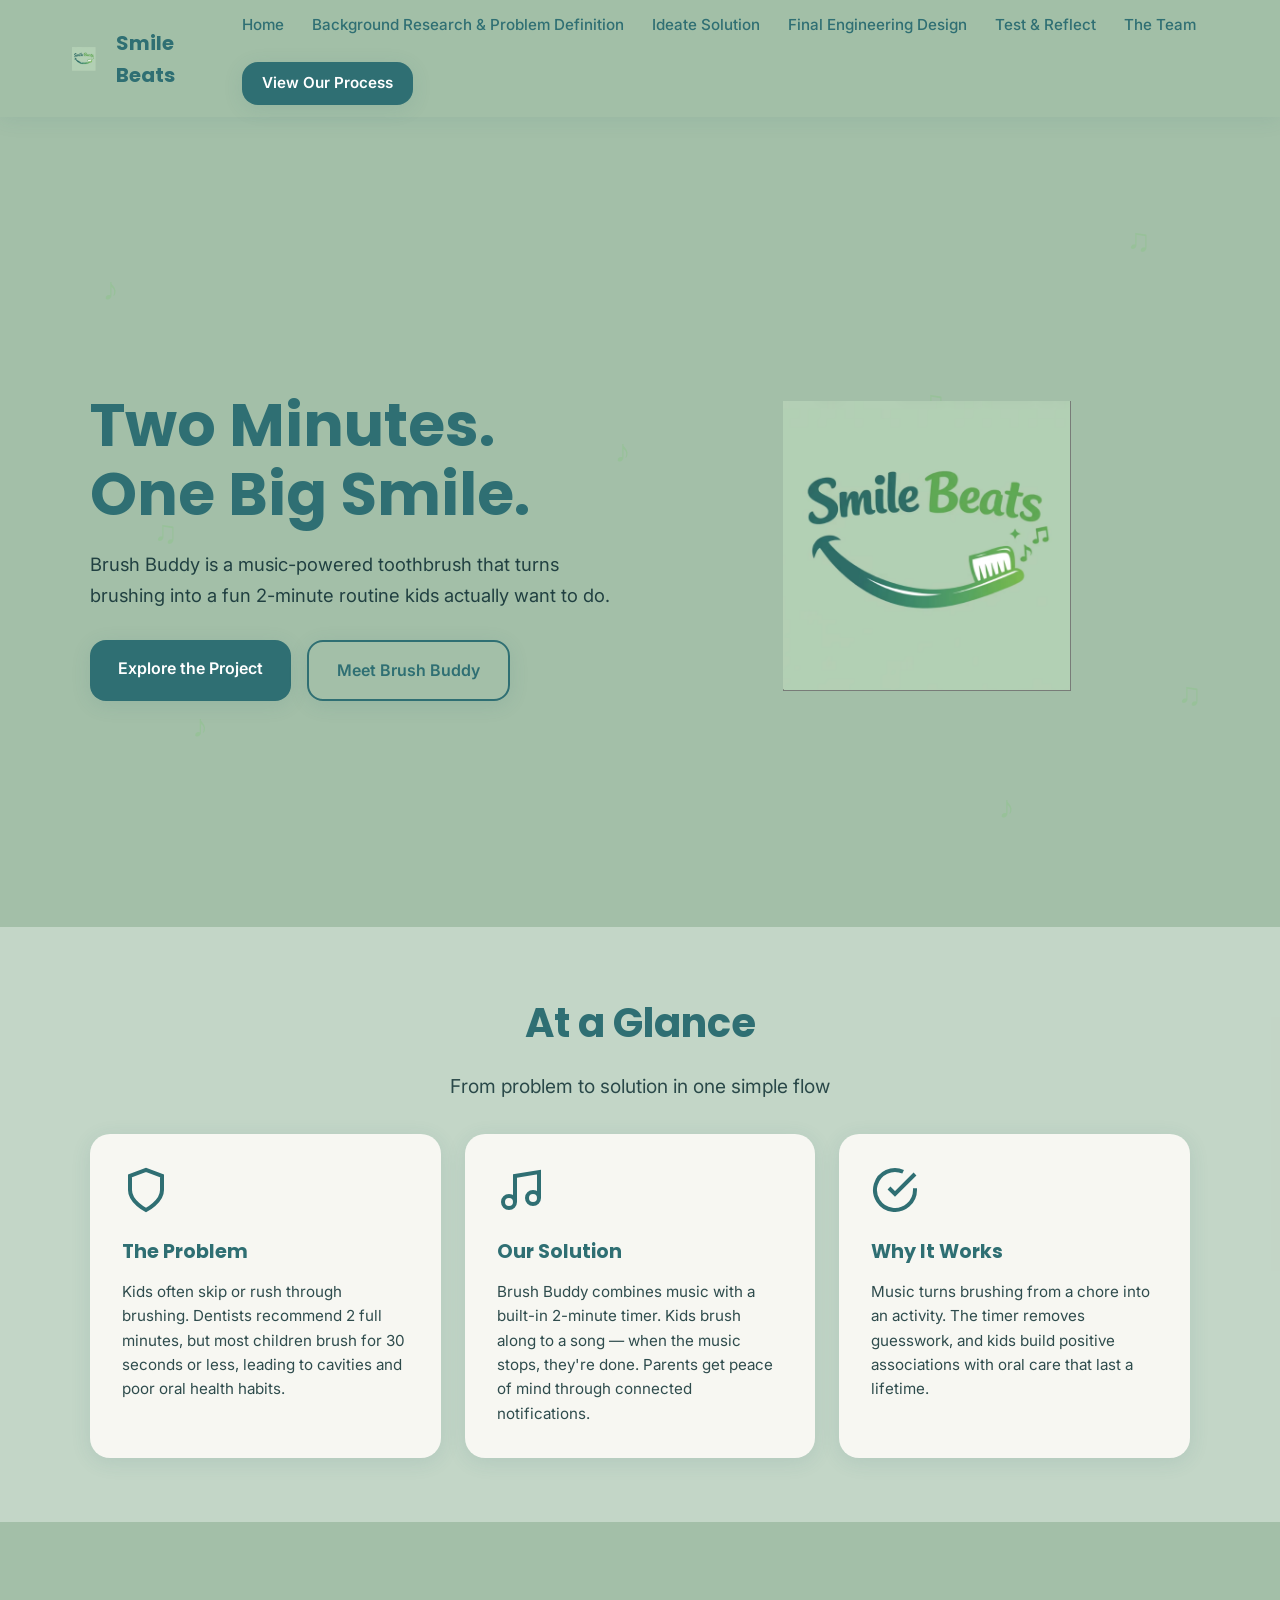
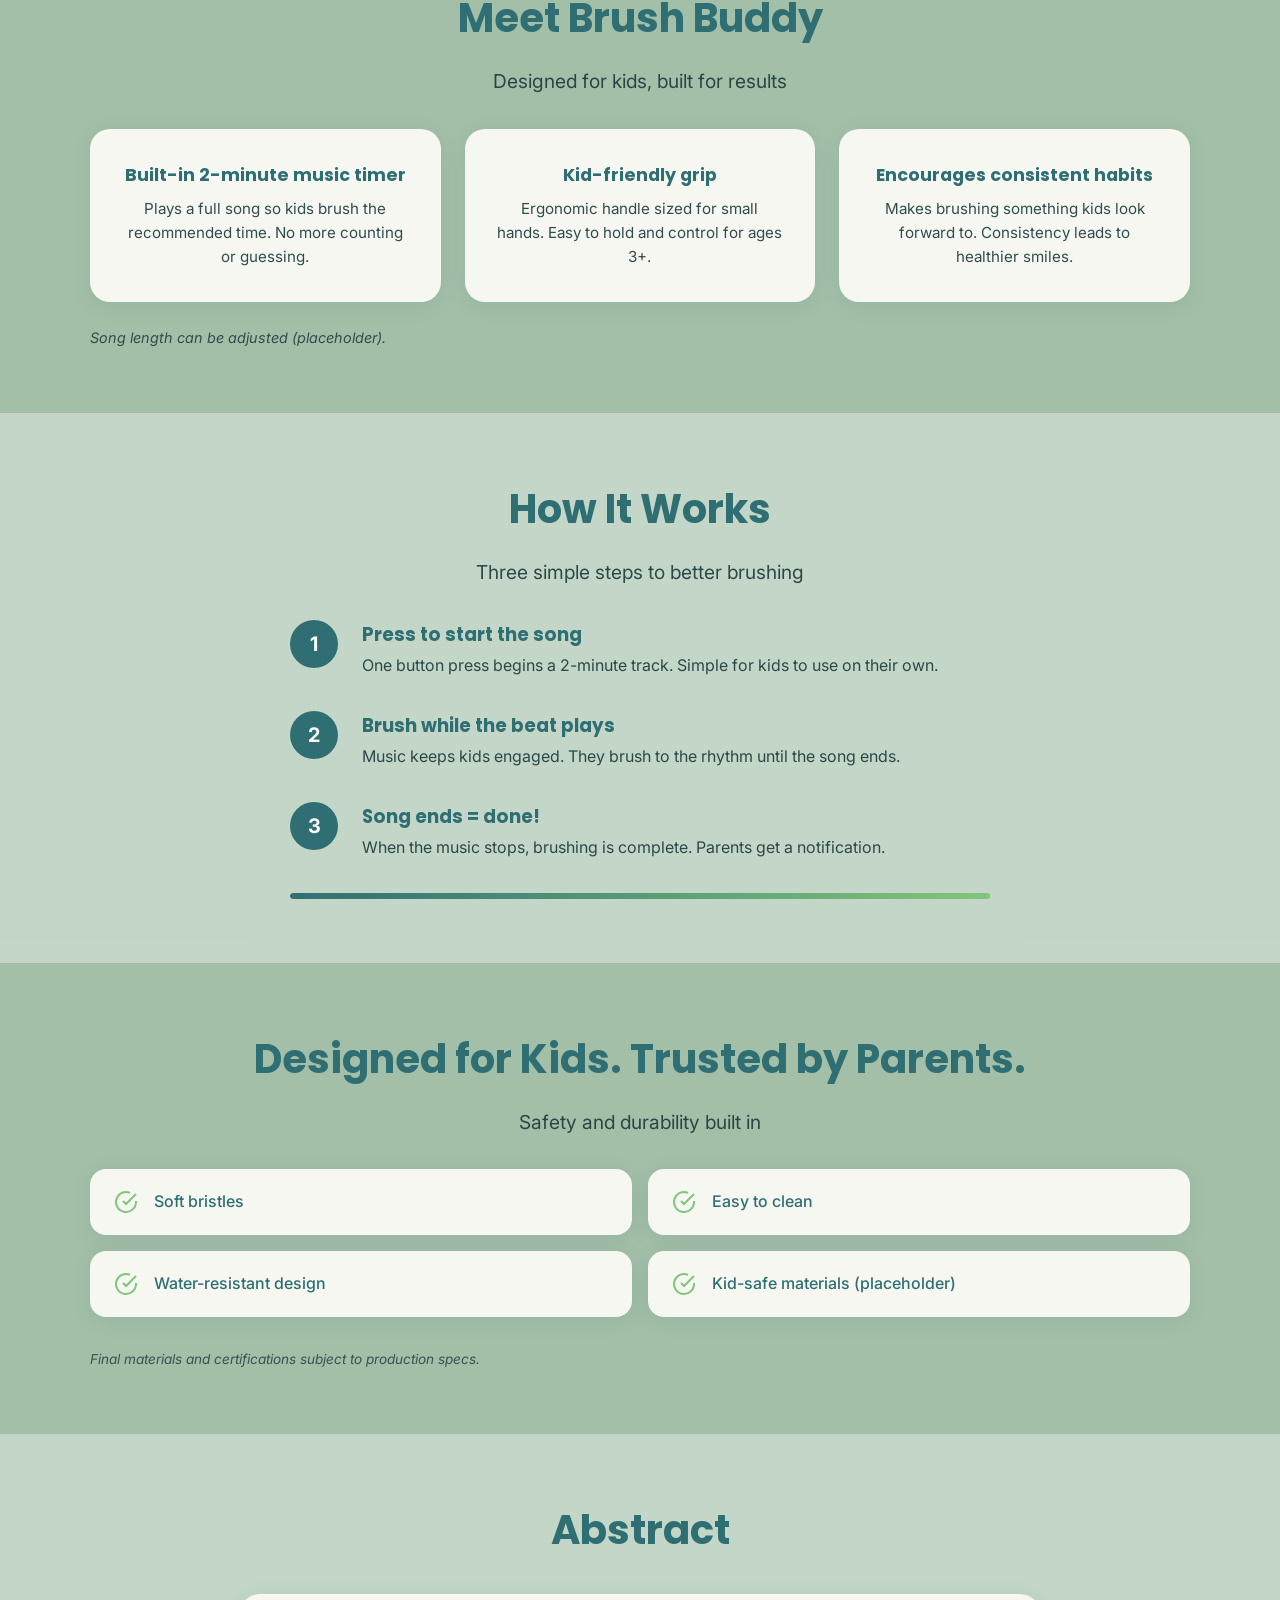
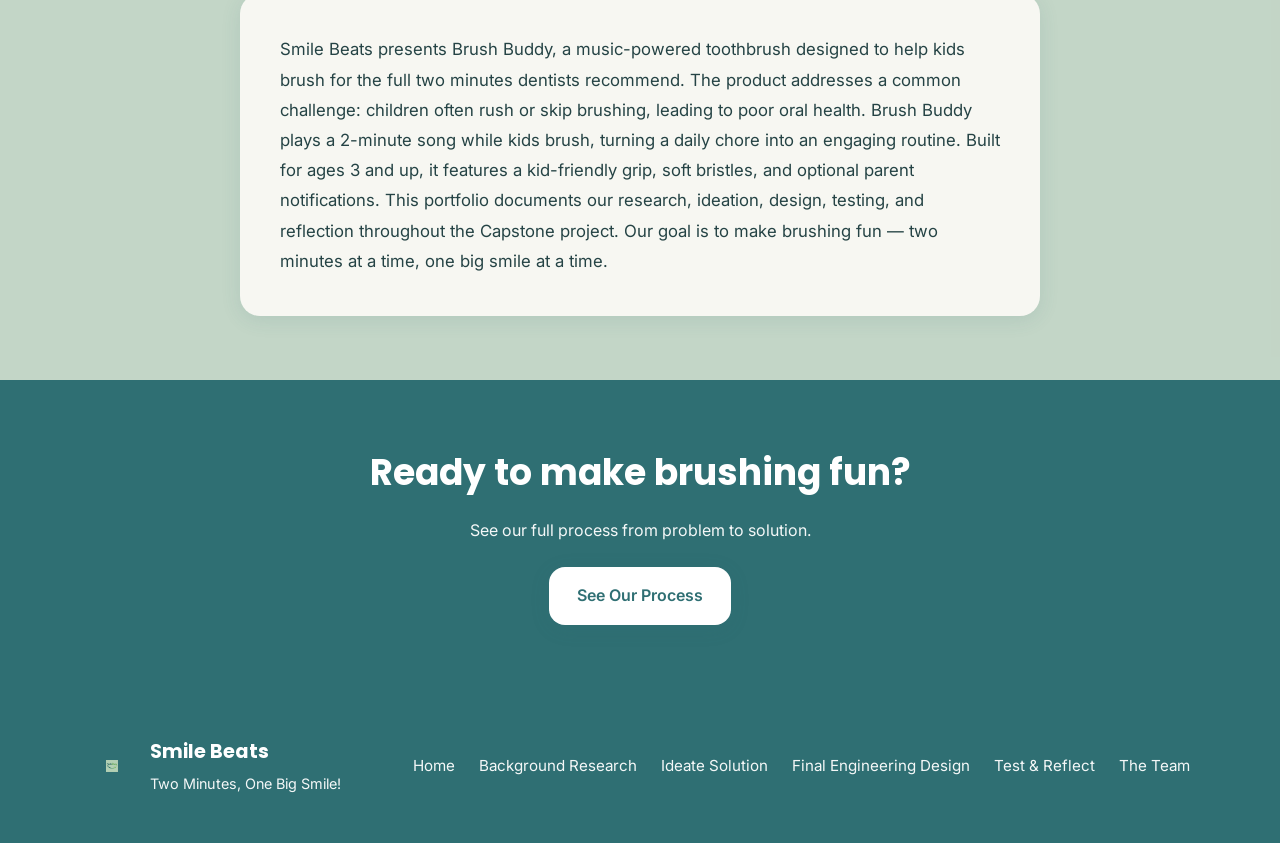
==== index.html @ a63bc9c7 "Add files via upload" ====
<!DOCTYPE html>
<html lang="en">
<head>
  <meta charset="UTF-8">
  <meta name="viewport" content="width=device-width, initial-scale=1.0">
  <title>Smile Beats | Brush Buddy — Two Minutes, One Big Smile!</title>
  <link rel="preconnect" href="https://fonts.googleapis.com">
  <link rel="preconnect" href="https://fonts.gstatic.com" crossorigin>
  <link href="https://fonts.googleapis.com/css2?family=Inter:wght@400;500;600&family=Poppins:wght@700&display=swap" rel="stylesheet">
  <link rel="stylesheet" href="styles.css">
  <link rel="stylesheet" href="home.css">
</head>
<body>
  <!-- Navigation -->
  <nav class="nav">
    <div class="nav-container">
      <a href="index.html" class="logo-link">
        <img src="logo.png" alt="Smile Beats" class="nav-logo">
        <span>Smile Beats</span>
      </a>
      <div class="nav-right">
        <ul class="nav-links">
          <li><a href="index.html">Home</a></li>
          <li><a href="background-research.html">Background Research & Problem Definition</a></li>
          <li><a href="ideate-solution.html">Ideate Solution</a></li>
          <li><a href="final-engineeringdesign.html">Final Engineering Design</a></li>
          <li><a href="test-reflect.html">Test & Reflect</a></li>
          <li><a href="the-team.html">The Team</a></li>
        </ul>
        <a href="background-research.html" class="nav-cta">View Our Process</a>
      </div>
      <button class="nav-toggle" aria-label="Toggle menu">
        <span></span>
        <span></span>
        <span></span>
      </button>
    </div>
  </nav>

  <!-- Hero Section -->
  <header class="hero">
    <div class="hero-bg">
      <div class="music-notes">
        <span class="note" style="--delay: 0s; --x: 8%; --y: 18%;">♪</span>
        <span class="note" style="--delay: 1.2s; --x: 88%; --y: 12%;">♫</span>
        <span class="note" style="--delay: 2s; --x: 15%; --y: 72%;">♪</span>
        <span class="note" style="--delay: 1.5s; --x: 92%; --y: 68%;">♫</span>
        <span class="note" style="--delay: 0.5s; --x: 48%; --y: 38%;">♪</span>
        <span class="note" style="--delay: 2.3s; --x: 12%; --y: 48%;">♫</span>
        <span class="note" style="--delay: 1s; --x: 78%; --y: 82%;">♪</span>
        <span class="note" style="--delay: 0.8s; --x: 72%; --y: 32%;">♫</span>
      </div>
    </div>
    <div class="hero-container">
      <div class="hero-content">
        <h1 class="hero-title">Two Minutes.<br>One Big Smile.</h1>
        <p class="hero-subtext">Brush Buddy is a music-powered toothbrush that turns brushing into a fun 2-minute routine kids actually want to do.</p>
        <div class="hero-buttons">
          <a href="background-research.html" class="cta-button">Explore the Project</a>
          <a href="#product" class="cta-button cta-button-secondary">Meet Brush Buddy</a>
        </div>
      </div>
      <div class="hero-logo-wrap">
        <img src="logo.png" alt="Smile Beats — Brush Buddy" width="320" height="auto">
      </div>
    </div>
  </header>

  <!-- Quick Highlights -->
  <section class="highlights section-alt">
    <div class="container">
      <h2 class="section-title">At a Glance</h2>
      <p class="section-lead">From problem to solution in one simple flow</p>
      <div class="highlights-grid">
        <div class="highlight-card fade-in">
          <svg class="highlight-icon" viewBox="0 0 24 24" fill="none" stroke="currentColor" stroke-width="2">
            <path d="M12 22s8-4 8-10V5l-8-3-8 3v7c0 6 8 10 8 10z"/>
          </svg>
          <h3>The Problem</h3>
          <p>Kids often skip or rush through brushing. Dentists recommend 2 full minutes, but most children brush for 30 seconds or less, leading to cavities and poor oral health habits.</p>
        </div>
        <div class="highlight-card fade-in">
          <svg class="highlight-icon" viewBox="0 0 24 24" fill="none" stroke="currentColor" stroke-width="2">
            <path d="M9 18V5l12-2v13"/>
            <circle cx="6" cy="18" r="3"/>
            <circle cx="18" cy="16" r="3"/>
          </svg>
          <h3>Our Solution</h3>
          <p>Brush Buddy combines music with a built-in 2-minute timer. Kids brush along to a song — when the music stops, they're done. Parents get peace of mind through connected notifications.</p>
        </div>
        <div class="highlight-card fade-in">
          <svg class="highlight-icon" viewBox="0 0 24 24" fill="none" stroke="currentColor" stroke-width="2">
            <path d="M22 11.08V12a10 10 0 1 1-5.93-9.14"/>
            <polyline points="22 4 12 14.01 9 11.01"/>
          </svg>
          <h3>Why It Works</h3>
          <p>Music turns brushing from a chore into an activity. The timer removes guesswork, and kids build positive associations with oral care that last a lifetime.</p>
        </div>
      </div>
    </div>
  </section>

  <!-- Product Section -->
  <section id="product" class="section">
    <div class="container">
      <div class="section-content fade-in">
        <h2 class="section-title">Meet Brush Buddy</h2>
        <p class="section-lead">Designed for kids, built for results</p>
        <div class="product-cards">
          <div class="product-card">
            <h3>Built-in 2-minute music timer</h3>
            <p>Plays a full song so kids brush the recommended time. No more counting or guessing.</p>
          </div>
          <div class="product-card">
            <h3>Kid-friendly grip</h3>
            <p>Ergonomic handle sized for small hands. Easy to hold and control for ages 3+.</p>
          </div>
          <div class="product-card">
            <h3>Encourages consistent habits</h3>
            <p>Makes brushing something kids look forward to. Consistency leads to healthier smiles.</p>
          </div>
        </div>
        <p class="product-note">Song length can be adjusted (placeholder).</p>
      </div>
    </div>
  </section>

  <!-- How It Works -->
  <section id="how-it-works" class="section section-alt">
    <div class="container">
      <div class="section-content fade-in">
        <h2 class="section-title">How It Works</h2>
        <p class="section-lead">Three simple steps to better brushing</p>
        <div class="stepper">
          <div class="step fade-in">
            <div class="step-num">1</div>
            <div class="step-content">
              <h3>Press to start the song</h3>
              <p>One button press begins a 2-minute track. Simple for kids to use on their own.</p>
            </div>
          </div>
          <div class="step fade-in">
            <div class="step-num">2</div>
            <div class="step-content">
              <h3>Brush while the beat plays</h3>
              <p>Music keeps kids engaged. They brush to the rhythm until the song ends.</p>
            </div>
          </div>
          <div class="step fade-in">
            <div class="step-num">3</div>
            <div class="step-content">
              <h3>Song ends = done!</h3>
              <p>When the music stops, brushing is complete. Parents get a notification.</p>
            </div>
          </div>
          <div class="progress-bar-wrap fade-in">
            <div class="progress-bar-fill" id="progressFill"></div>
          </div>
        </div>
      </div>
    </div>
  </section>

  <!-- Safety / Parents Trust -->
  <section id="safety" class="section">
    <div class="container">
      <div class="section-content fade-in">
        <h2 class="section-title">Designed for Kids. Trusted by Parents.</h2>
        <p class="section-lead">Safety and durability built in</p>
        <div class="safety-grid">
          <div class="safety-item fade-in">
            <svg width="24" height="24" viewBox="0 0 24 24" fill="none" stroke="currentColor" stroke-width="2">
              <path d="M22 11.08V12a10 10 0 1 1-5.93-9.14"/>
              <polyline points="22 4 12 14.01 9 11.01"/>
            </svg>
            <span>Soft bristles</span>
          </div>
          <div class="safety-item fade-in">
            <svg width="24" height="24" viewBox="0 0 24 24" fill="none" stroke="currentColor" stroke-width="2">
              <path d="M22 11.08V12a10 10 0 1 1-5.93-9.14"/>
              <polyline points="22 4 12 14.01 9 11.01"/>
            </svg>
            <span>Easy to clean</span>
          </div>
          <div class="safety-item fade-in">
            <svg width="24" height="24" viewBox="0 0 24 24" fill="none" stroke="currentColor" stroke-width="2">
              <path d="M22 11.08V12a10 10 0 1 1-5.93-9.14"/>
              <polyline points="22 4 12 14.01 9 11.01"/>
            </svg>
            <span>Water-resistant design</span>
          </div>
          <div class="safety-item fade-in">
            <svg width="24" height="24" viewBox="0 0 24 24" fill="none" stroke="currentColor" stroke-width="2">
              <path d="M22 11.08V12a10 10 0 1 1-5.93-9.14"/>
              <polyline points="22 4 12 14.01 9 11.01"/>
            </svg>
            <span>Kid-safe materials (placeholder)</span>
          </div>
        </div>
        <p class="safety-disclaimer">Final materials and certifications subject to production specs.</p>
      </div>
    </div>
  </section>

  <!-- Abstract -->
  <section id="abstract" class="section section-alt">
    <div class="container">
      <div class="fade-in">
        <h2 class="section-title">Abstract</h2>
        <div class="abstract-block">
          <p>Smile Beats presents Brush Buddy, a music-powered toothbrush designed to help kids brush for the full two minutes dentists recommend. The product addresses a common challenge: children often rush or skip brushing, leading to poor oral health. Brush Buddy plays a 2-minute song while kids brush, turning a daily chore into an engaging routine. Built for ages 3 and up, it features a kid-friendly grip, soft bristles, and optional parent notifications. This portfolio documents our research, ideation, design, testing, and reflection throughout the Capstone project. Our goal is to make brushing fun — two minutes at a time, one big smile at a time.</p>
        </div>
      </div>
    </div>
  </section>

  <!-- CTA Band -->
  <section class="cta-band">
    <h2>Ready to make brushing fun?</h2>
    <p>See our full process from problem to solution.</p>
    <a href="background-research.html" class="cta-button" style="background: white; color: var(--primary) !important;">See Our Process</a>
  </section>

  <!-- Footer -->
  <footer class="footer">
    <div class="footer-container">
      <div class="footer-brand">
        <img src="logo.png" alt="Smile Beats" class="footer-logo">
        <div class="footer-text">
          <h3>Smile Beats</h3>
          <p>Two Minutes, One Big Smile!</p>
        </div>
      </div>
      <div class="footer-links">
        <a href="index.html">Home</a>
        <a href="background-research.html">Background Research</a>
        <a href="ideate-solution.html">Ideate Solution</a>
        <a href="final-engineeringdesign.html">Final Engineering Design</a>
        <a href="test-reflect.html">Test & Reflect</a>
        <a href="the-team.html">The Team</a>
      </div>
    </div>
  </footer>

  <script src="script.js"></script>
  <script>
    // Progress bar fills as user scrolls through steps
    const steps = document.querySelectorAll('.stepper .step');
    const progressFill = document.getElementById('progressFill');
    if (steps.length && progressFill) {
      const observer = new IntersectionObserver((entries) => {
        entries.forEach(entry => {
          if (entry.isIntersecting) {
            const index = Array.from(steps).indexOf(entry.target);
            const pct = Math.min(100, ((index + 1) / steps.length) * 100);
            progressFill.style.width = pct + '%';
            progressFill.classList.add('visible');
          }
        });
      }, { threshold: 0.5 });
      steps.forEach(s => observer.observe(s));
    }
  </script>
</body>
</html>
---- styles.css ----
/* ============================================
   Smile Beats — Brush Buddy Capstone Portfolio
   Brand: #A3BFA8 bg, #2F6F73 primary, #7FC77A accent, #F7F7F2 cards
   ============================================ */

:root {
  --bg: #A3BFA8;
  --primary: #2F6F73;
  --accent: #7FC77A;
  --card-bg: #F7F7F2;
  --white: #FFFFFF;
  --dark: #1a3a3c;
  --shadow: 0 4px 20px rgba(47, 111, 115, 0.12);
  --shadow-hover: 0 8px 30px rgba(47, 111, 115, 0.2);
  --radius: 20px;
  --radius-sm: 16px;
}

* {
  margin: 0;
  padding: 0;
  box-sizing: border-box;
}

html {
  scroll-behavior: smooth;
}

body {
  font-family: 'Inter', -apple-system, BlinkMacSystemFont, sans-serif;
  background-color: var(--bg);
  color: var(--primary);
  line-height: 1.6;
  overflow-x: hidden;
}

h1, h2, h3, h4, h5, h6 {
  font-family: 'Poppins', sans-serif;
  font-weight: 700;
}

/* Navigation */
.nav {
  position: sticky;
  top: 0;
  left: 0;
  right: 0;
  z-index: 1000;
  background: rgba(163, 191, 168, 0.97);
  backdrop-filter: blur(10px);
  box-shadow: 0 2px 20px rgba(47, 111, 115, 0.1);
}

.nav-container {
  position: relative;
  max-width: 1200px;
  margin: 0 auto;
  padding: 0.75rem 1.5rem;
  display: flex;
  align-items: center;
  justify-content: space-between;
  gap: 2rem;
}

.logo-link {
  display: flex;
  align-items: center;
  gap: 12px;
  text-decoration: none;
  color: var(--primary);
  font-family: 'Poppins', sans-serif;
  font-weight: 700;
  font-size: 1.25rem;
  padding: 8px 0;
}

.nav-logo {
  height: 48px;
  width: auto;
  object-fit: contain;
  padding: 12px 8px;
}

.nav-right {
  display: flex;
  align-items: center;
  gap: 1.5rem;
  flex-wrap: wrap;
}

@media (min-width: 901px) {
  .nav-right {
    position: static;
    display: flex;
  }
}

.nav-links {
  display: flex;
  list-style: none;
  gap: 1.75rem;
}

.nav-links a {
  color: var(--primary);
  text-decoration: none;
  font-weight: 500;
  font-size: 0.95rem;
  transition: color 0.2s;
}

.nav-links a:hover,
.nav-links a.active {
  color: var(--accent);
}

.nav-cta {
  display: inline-block;
  background: var(--primary);
  color: white !important;
  padding: 0.6rem 1.25rem;
  border-radius: var(--radius-sm);
  font-weight: 600;
  font-size: 0.95rem;
  text-decoration: none;
  box-shadow: var(--shadow);
  transition: all 0.3s ease;
}

.nav-cta:hover {
  background: var(--accent);
  box-shadow: var(--shadow-hover);
  transform: translateY(-2px);
}

.nav-toggle {
  display: none;
  flex-direction: column;
  gap: 5px;
  background: none;
  border: none;
  cursor: pointer;
  padding: 8px;
}

.nav-toggle span {
  width: 24px;
  height: 3px;
  background: var(--primary);
  border-radius: 2px;
}

/* Page hero (subpages) */
.page-hero {
  padding: 6rem 1.5rem 3rem;
  text-align: center;
  max-width: 800px;
  margin: 0 auto;
}

.page-hero h1 {
  font-size: clamp(2rem, 4vw, 2.75rem);
  color: var(--primary);
  margin-bottom: 1rem;
}

.page-hero p {
  font-size: 1.15rem;
  color: var(--dark);
  opacity: 0.9;
}

/* Main content wrapper */
.main-content {
  max-width: 1000px;
  margin: 0 auto;
  padding: 0 1.5rem 4rem;
}

/* Sections */
.section {
  padding: 4rem 1.5rem;
}

.section-alt {
  background: rgba(255, 255, 255, 0.35);
}

.container {
  max-width: 1100px;
  margin: 0 auto;
}

.section-title {
  font-size: clamp(1.75rem, 3.5vw, 2.5rem);
  font-weight: 700;
  color: var(--primary);
  text-align: center;
  margin-bottom: 1rem;
}

.section-lead {
  font-size: 1.2rem;
  color: var(--dark);
  text-align: center;
  margin-bottom: 2rem;
  opacity: 0.9;
}

/* Cards */
.card {
  background: var(--card-bg);
  border-radius: var(--radius);
  box-shadow: var(--shadow);
  padding: 2rem;
  transition: all 0.3s ease;
}

.card:hover {
  box-shadow: var(--shadow-hover);
}

/* Buttons */
.cta-button {
  display: inline-block;
  background: var(--primary);
  color: white !important;
  padding: 1rem 1.75rem;
  border-radius: var(--radius-sm);
  font-weight: 600;
  font-size: 1rem;
  text-decoration: none;
  box-shadow: var(--shadow);
  transition: all 0.3s ease;
  border: none;
  cursor: pointer;
}

.cta-button:hover {
  background: var(--accent);
  box-shadow: var(--shadow-hover);
  transform: translateY(-2px);
}

.cta-button-secondary {
  background: transparent;
  color: var(--primary) !important;
  border: 2px solid var(--primary);
}

.cta-button-secondary:hover {
  background: rgba(47, 111, 115, 0.1);
}

/* Footer */
.footer {
  background: var(--primary);
  color: white;
  padding: 3rem 1.5rem;
}

.footer-container {
  max-width: 1100px;
  margin: 0 auto;
  display: flex;
  flex-wrap: wrap;
  gap: 2rem;
  justify-content: space-between;
  align-items: center;
}

.footer-brand {
  display: flex;
  align-items: center;
  gap: 1rem;
}

.footer-logo {
  height: 44px;
  width: auto;
  object-fit: contain;
  padding: 16px;
}

.footer-text h3 {
  font-size: 1.2rem;
  font-weight: 700;
  margin-bottom: 0.25rem;
}

.footer-text p {
  font-size: 0.9rem;
  opacity: 0.95;
}

.footer-links {
  display: flex;
  gap: 1.5rem;
  flex-wrap: wrap;
}

.footer-links a {
  color: white;
  text-decoration: none;
  font-size: 0.95rem;
  opacity: 0.95;
  transition: opacity 0.2s;
}

.footer-links a:hover {
  opacity: 1;
}

/* Scroll animations */
.fade-in {
  opacity: 0;
  transform: translateY(24px);
  transition: opacity 0.6s ease, transform 0.6s ease;
}

.fade-in.visible {
  opacity: 1;
  transform: translateY(0);
}

/* Back to home link */
.back-home {
  display: inline-flex;
  align-items: center;
  gap: 0.5rem;
  color: var(--primary);
  text-decoration: none;
  font-weight: 500;
  margin-bottom: 2rem;
  transition: color 0.2s;
}

.back-home:hover {
  color: var(--accent);
}

/* Responsive */
@media (max-width: 900px) {
  .nav-right {
    position: absolute;
    top: 100%;
    left: 0;
    right: 0;
    flex-direction: column;
    background: var(--bg);
    padding: 1.5rem;
    gap: 1rem;
    box-shadow: 0 10px 30px rgba(47, 111, 115, 0.15);
    display: none;
  }

  .nav-right.open {
    display: flex;
  }

  .nav-links {
    flex-direction: column;
    gap: 0.75rem;
  }

  .nav-toggle {
    display: flex;
  }
}
/* Home page specific styles */

/* Hero */
.hero {
  position: relative;
  min-height: 90vh;
  display: flex;
  align-items: center;
  padding: 7rem 1.5rem 4rem;
  background: var(--bg);
}

.hero-bg {
  position: absolute;
  inset: 0;
  pointer-events: none;
}

.music-notes {
  position: absolute;
  inset: 0;
  overflow: hidden;
}

.note {
  position: absolute;
  left: var(--x);
  top: var(--y);
  font-size: clamp(1.25rem, 2.5vw, 2rem);
  color: var(--accent);
  opacity: 0.3;
  animation: float 5s ease-in-out infinite;
  animation-delay: var(--delay);
}

@keyframes float {
  0%, 100% { transform: translateY(0) rotate(0deg); opacity: 0.3; }
  50% { transform: translateY(-12px) rotate(8deg); opacity: 0.45; }
}

.hero-container {
  position: relative;
  max-width: 1100px;
  margin: 0 auto;
  display: grid;
  grid-template-columns: 1fr 1fr;
  gap: 3rem;
  align-items: center;
}

.hero-content {
  max-width: 540px;
}

.hero-title {
  font-size: clamp(2.5rem, 5.5vw, 3.75rem);
  font-weight: 700;
  color: var(--primary);
  line-height: 1.15;
  margin-bottom: 1.25rem;
}

.hero-subtext {
  font-size: 1.15rem;
  color: var(--dark);
  opacity: 0.95;
  margin-bottom: 1.75rem;
  line-height: 1.7;
}

.hero-buttons {
  display: flex;
  flex-wrap: wrap;
  gap: 1rem;
}

.hero-logo-wrap {
  display: flex;
  justify-content: center;
  align-items: center;
  padding: 24px;
}

.hero-logo-wrap img {
  max-width: 320px;
  width: 100%;
  height: auto;
  object-fit: contain;
  padding: 16px;
}

/* Quick Highlights */
.highlights {
  padding: 4rem 1.5rem;
}

.highlights-grid {
  display: grid;
  grid-template-columns: repeat(3, 1fr);
  gap: 1.5rem;
  max-width: 1100px;
  margin: 2rem auto 0;
}

.highlight-card {
  background: var(--card-bg);
  border-radius: var(--radius);
  padding: 2rem;
  box-shadow: var(--shadow);
  transition: all 0.3s ease;
}

.highlight-card:hover {
  box-shadow: var(--shadow-hover);
  transform: translateY(-4px);
}

.highlight-icon {
  width: 48px;
  height: 48px;
  margin-bottom: 1rem;
  color: var(--primary);
}

.highlight-card h3 {
  font-size: 1.2rem;
  color: var(--primary);
  margin-bottom: 0.75rem;
}

.highlight-card p {
  font-size: 0.95rem;
  color: var(--dark);
  line-height: 1.6;
  opacity: 0.9;
}

/* Product Section */
#product .product-cards {
  display: grid;
  grid-template-columns: repeat(3, 1fr);
  gap: 1.5rem;
  margin-top: 2rem;
}

.product-card {
  background: var(--card-bg);
  border-radius: var(--radius);
  padding: 2rem;
  box-shadow: var(--shadow);
  text-align: center;
  transition: all 0.3s ease;
}

.product-card:hover {
  box-shadow: var(--shadow-hover);
  transform: translateY(-2px);
}

.product-card h3 {
  font-size: 1.1rem;
  color: var(--primary);
  margin-bottom: 0.5rem;
}

.product-card p {
  font-size: 0.95rem;
  color: var(--dark);
  opacity: 0.9;
}

.product-note {
  margin-top: 1.5rem;
  font-size: 0.9rem;
  color: var(--dark);
  opacity: 0.85;
  font-style: italic;
}

/* How It Works stepper */
.stepper {
  max-width: 700px;
  margin: 2rem auto 0;
}

.step {
  display: flex;
  gap: 1.5rem;
  align-items: flex-start;
  margin-bottom: 2rem;
}

.step-num {
  flex-shrink: 0;
  width: 48px;
  height: 48px;
  background: var(--primary);
  color: white;
  border-radius: 50%;
  display: flex;
  align-items: center;
  justify-content: center;
  font-weight: 700;
  font-size: 1.25rem;
}

.step-content h3 {
  font-size: 1.15rem;
  color: var(--primary);
  margin-bottom: 0.25rem;
}

.step-content p {
  font-size: 1rem;
  color: var(--dark);
  opacity: 0.9;
}

.progress-bar-wrap {
  height: 6px;
  background: rgba(47, 111, 115, 0.2);
  border-radius: 3px;
  margin-top: 2rem;
  overflow: hidden;
}

.progress-bar-fill {
  height: 100%;
  width: 0;
  background: linear-gradient(90deg, var(--primary), var(--accent));
  border-radius: 3px;
  transition: width 0.6s ease;
}

.progress-bar-fill.visible {
  width: 100%;
}

/* Safety section */
.safety-grid {
  display: grid;
  grid-template-columns: repeat(2, 1fr);
  gap: 1rem;
  margin-top: 2rem;
}

.safety-item {
  background: var(--card-bg);
  border-radius: var(--radius-sm);
  padding: 1.25rem 1.5rem;
  display: flex;
  align-items: center;
  gap: 1rem;
  box-shadow: var(--shadow);
}

.safety-item svg {
  flex-shrink: 0;
  color: var(--accent);
}

.safety-item span {
  font-weight: 500;
  color: var(--primary);
}

.safety-disclaimer {
  margin-top: 2rem;
  font-size: 0.85rem;
  color: var(--dark);
  opacity: 0.8;
  font-style: italic;
}

/* Abstract */
.abstract-block {
  background: var(--card-bg);
  border-radius: var(--radius);
  padding: 2.5rem;
  max-width: 800px;
  margin: 2rem auto 0;
  box-shadow: var(--shadow);
}

.abstract-block h2 {
  font-size: 1.5rem;
  color: var(--primary);
  margin-bottom: 1rem;
}

.abstract-block p {
  font-size: 1.05rem;
  color: var(--dark);
  line-height: 1.8;
  opacity: 0.95;
}

/* CTA Band */
.cta-band {
  background: var(--primary);
  color: white;
  padding: 4rem 1.5rem;
  text-align: center;
}

.cta-band h2 {
  font-size: clamp(1.75rem, 3vw, 2.25rem);
  margin-bottom: 1rem;
}

.cta-band p {
  opacity: 0.95;
  margin-bottom: 1.5rem;
}

/* Responsive home */
@media (max-width: 900px) {
  .hero-container {
    grid-template-columns: 1fr;
    text-align: center;
  }

  .hero-content {
    max-width: 100%;
  }

  .hero-buttons {
    justify-content: center;
  }

  .hero-logo-wrap {
    order: -1;
  }

  .hero-logo-wrap img {
    max-width: 240px;
  }

  .highlights-grid {
    grid-template-columns: 1fr;
  }

  #product .product-cards {
    grid-template-columns: 1fr;
  }

  .safety-grid {
    grid-template-columns: 1fr;
  }
}
/* Subpage styles */

.page-section {
  margin-bottom: 3rem;
}

.page-section h2 {
  font-size: 1.5rem;
  color: var(--primary);
  margin-bottom: 1rem;
}

.page-section h3 {
  font-size: 1.2rem;
  color: var(--primary);
  margin-bottom: 0.5rem;
}

.page-section p {
  font-size: 1.05rem;
  color: var(--dark);
  line-height: 1.75;
  opacity: 0.95;
}

.content-list {
  list-style: none;
  padding: 0;
}

.content-list li {
  position: relative;
  padding-left: 1.5rem;
  margin-bottom: 0.75rem;
  font-size: 1.05rem;
  color: var(--dark);
  line-height: 1.6;
}

.content-list li::before {
  content: "";
  position: absolute;
  left: 0;
  top: 0.55em;
  width: 6px;
  height: 6px;
  background: var(--accent);
  border-radius: 50%;
}

/* Insight cards */
.insight-cards {
  display: grid;
  grid-template-columns: repeat(3, 1fr);
  gap: 1.5rem;
  margin-top: 1rem;
}

.insight-card {
  background: var(--card-bg);
  border-radius: var(--radius);
  padding: 1.5rem;
  box-shadow: var(--shadow);
  transition: all 0.3s ease;
}

.insight-card:hover {
  box-shadow: var(--shadow-hover);
  transform: translateY(-2px);
}

.insight-card h3 {
  font-size: 1.1rem;
  margin-bottom: 0.5rem;
}

.insight-card p {
  font-size: 0.95rem;
  margin: 0;
}

/* Callout card */
.callout-card {
  background: var(--primary);
  color: white;
  border-radius: var(--radius);
  padding: 2rem;
  box-shadow: var(--shadow);
}

.callout-card p {
  color: white;
  opacity: 1;
  margin: 0;
  font-size: 1.1rem;
}

/* Idea grid */
.idea-grid {
  display: grid;
  grid-template-columns: repeat(2, 1fr);
  gap: 1rem;
  margin-top: 1.5rem;
}

.idea-card {
  background: var(--card-bg);
  border-radius: var(--radius-sm);
  padding: 1.5rem;
  box-shadow: var(--shadow);
}

.idea-card h3 {
  font-size: 1.1rem;
  margin-bottom: 0.5rem;
}

.idea-card p {
  font-size: 0.95rem;
  margin: 0;
}

/* Placeholders */
.placeholder-grid {
  display: grid;
  grid-template-columns: repeat(auto-fill, minmax(180px, 1fr));
  gap: 1rem;
  margin-top: 1rem;
}

.placeholder-box {
  aspect-ratio: 4/3;
  background: var(--card-bg);
  border-radius: var(--radius-sm);
  display: flex;
  align-items: center;
  justify-content: center;
  font-size: 0.9rem;
  color: var(--dark);
  opacity: 0.8;
  border: 2px dashed rgba(47, 111, 115, 0.3);
}

.placeholder-large {
  aspect-ratio: auto;
  min-height: 200px;
  padding: 2rem;
}

/* Results card */
.results-card {
  background: var(--card-bg);
  border-radius: var(--radius);
  padding: 2rem;
  box-shadow: var(--shadow);
}

.results-card p {
  margin: 0;
}

/* Two col */
.two-col {
  display: grid;
  grid-template-columns: repeat(2, 1fr);
  gap: 1.5rem;
}

.two-col .card h3 {
  font-size: 1.15rem;
  margin-bottom: 0.75rem;
}

/* Team */
.team-intro {
  font-size: 1.15rem;
  margin-bottom: 2rem;
}

.team-cards {
  display: grid;
  grid-template-columns: repeat(2, 1fr);
  gap: 2rem;
}

.team-card {
  background: var(--card-bg);
  border-radius: var(--radius);
  padding: 2rem;
  box-shadow: var(--shadow);
  text-align: center;
  transition: all 0.3s ease;
}

.team-card:hover {
  box-shadow: var(--shadow-hover);
  transform: translateY(-2px);
}

.team-avatar {
  width: 80px;
  height: 80px;
  margin: 0 auto 1rem;
  background: linear-gradient(135deg, var(--primary), var(--accent));
  border-radius: 50%;
  display: flex;
  align-items: center;
  justify-content: center;
  font-size: 2rem;
  font-weight: 700;
  color: white;
}

.team-card h2 {
  font-size: 1.5rem;
  margin-bottom: 0.25rem;
}

.team-role {
  font-size: 0.95rem;
  color: var(--dark);
  opacity: 0.9;
  margin-bottom: 1rem;
}

.team-contributions {
  list-style: none;
  padding: 0;
  text-align: left;
}

.team-contributions li {
  position: relative;
  padding-left: 1.25rem;
  margin-bottom: 0.5rem;
  font-size: 0.95rem;
  color: var(--dark);
}

.team-contributions li::before {
  content: "•";
  position: absolute;
  left: 0;
  color: var(--accent);
  font-weight: bold;
}

@media (max-width: 768px) {
  .nav-links {
    font-size: 0.9rem;
  }

  .nav-links a {
    padding: 0.5rem 0;
  }

  .insight-cards {
    grid-template-columns: 1fr;
  }

  .idea-grid {
    grid-template-columns: 1fr;
  }

  .two-col {
    grid-template-columns: 1fr;
  }

  .team-cards {
    grid-template-columns: 1fr;
  }
}
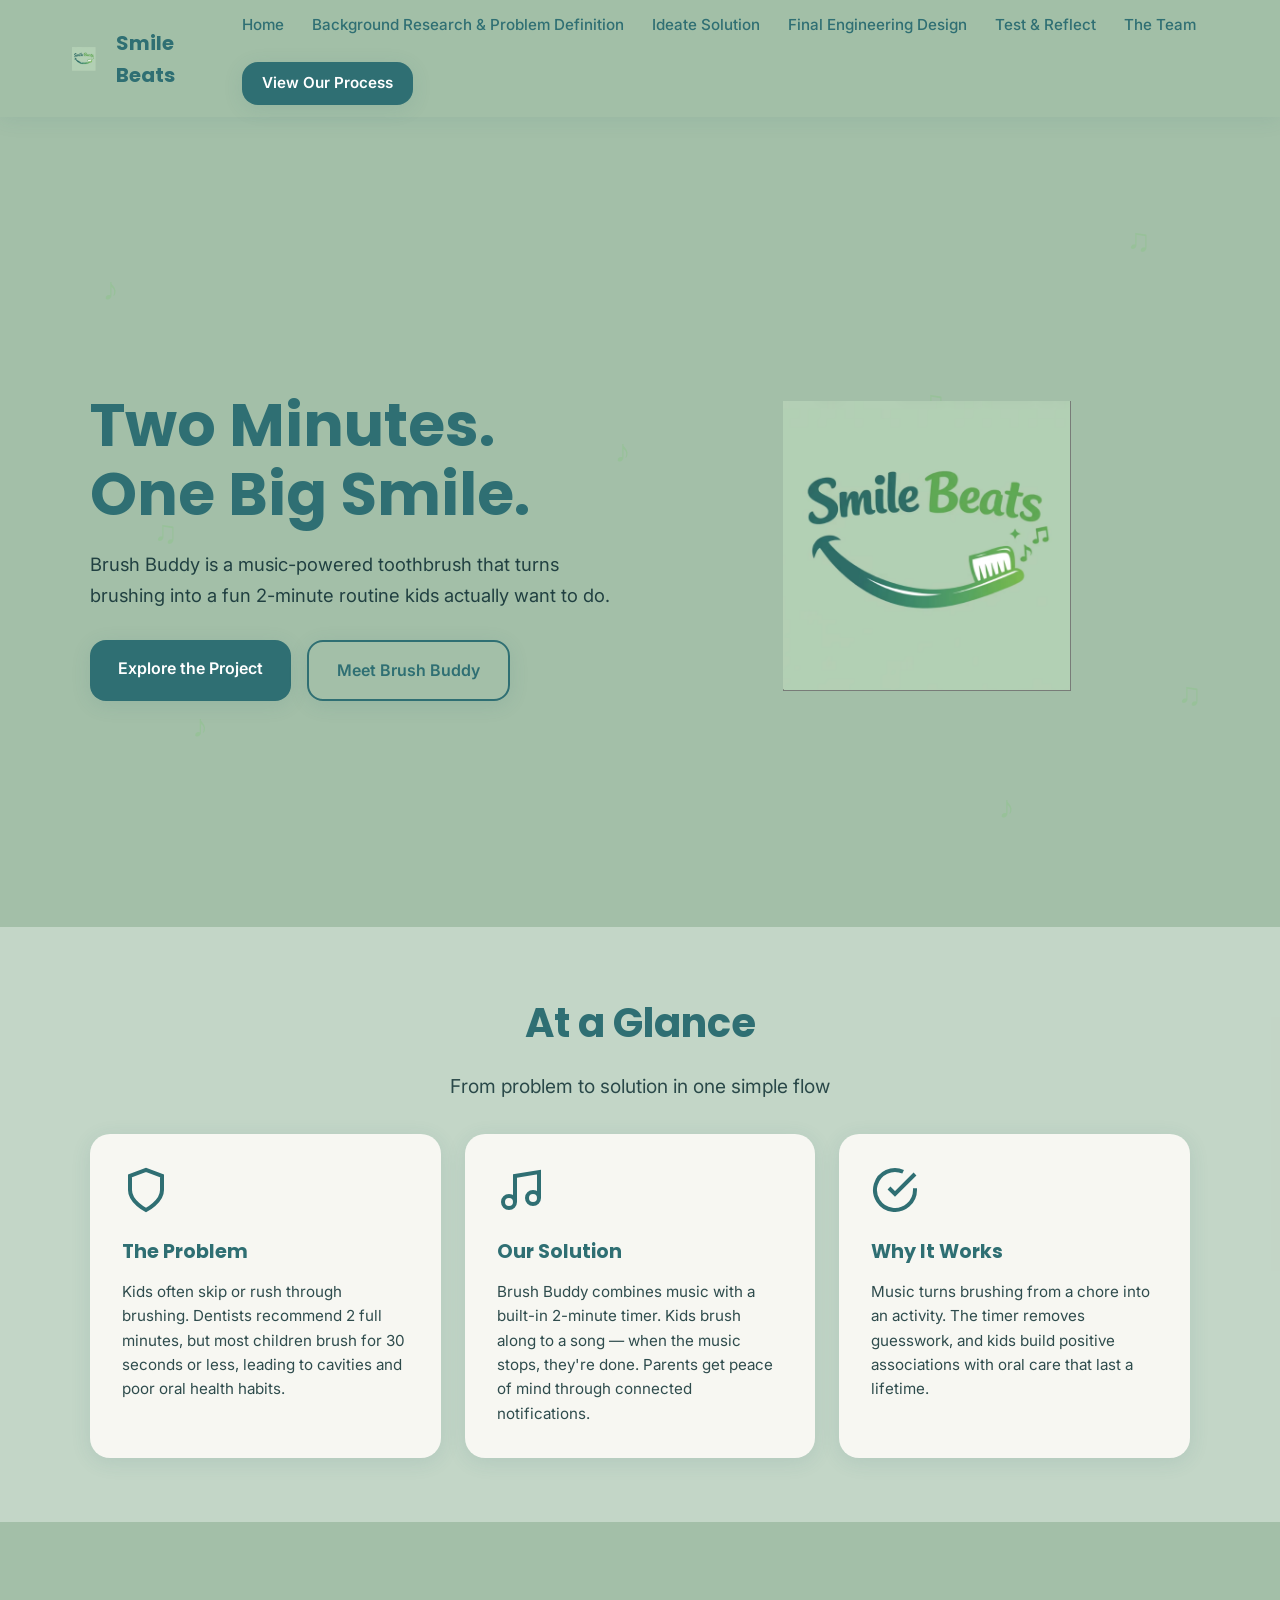
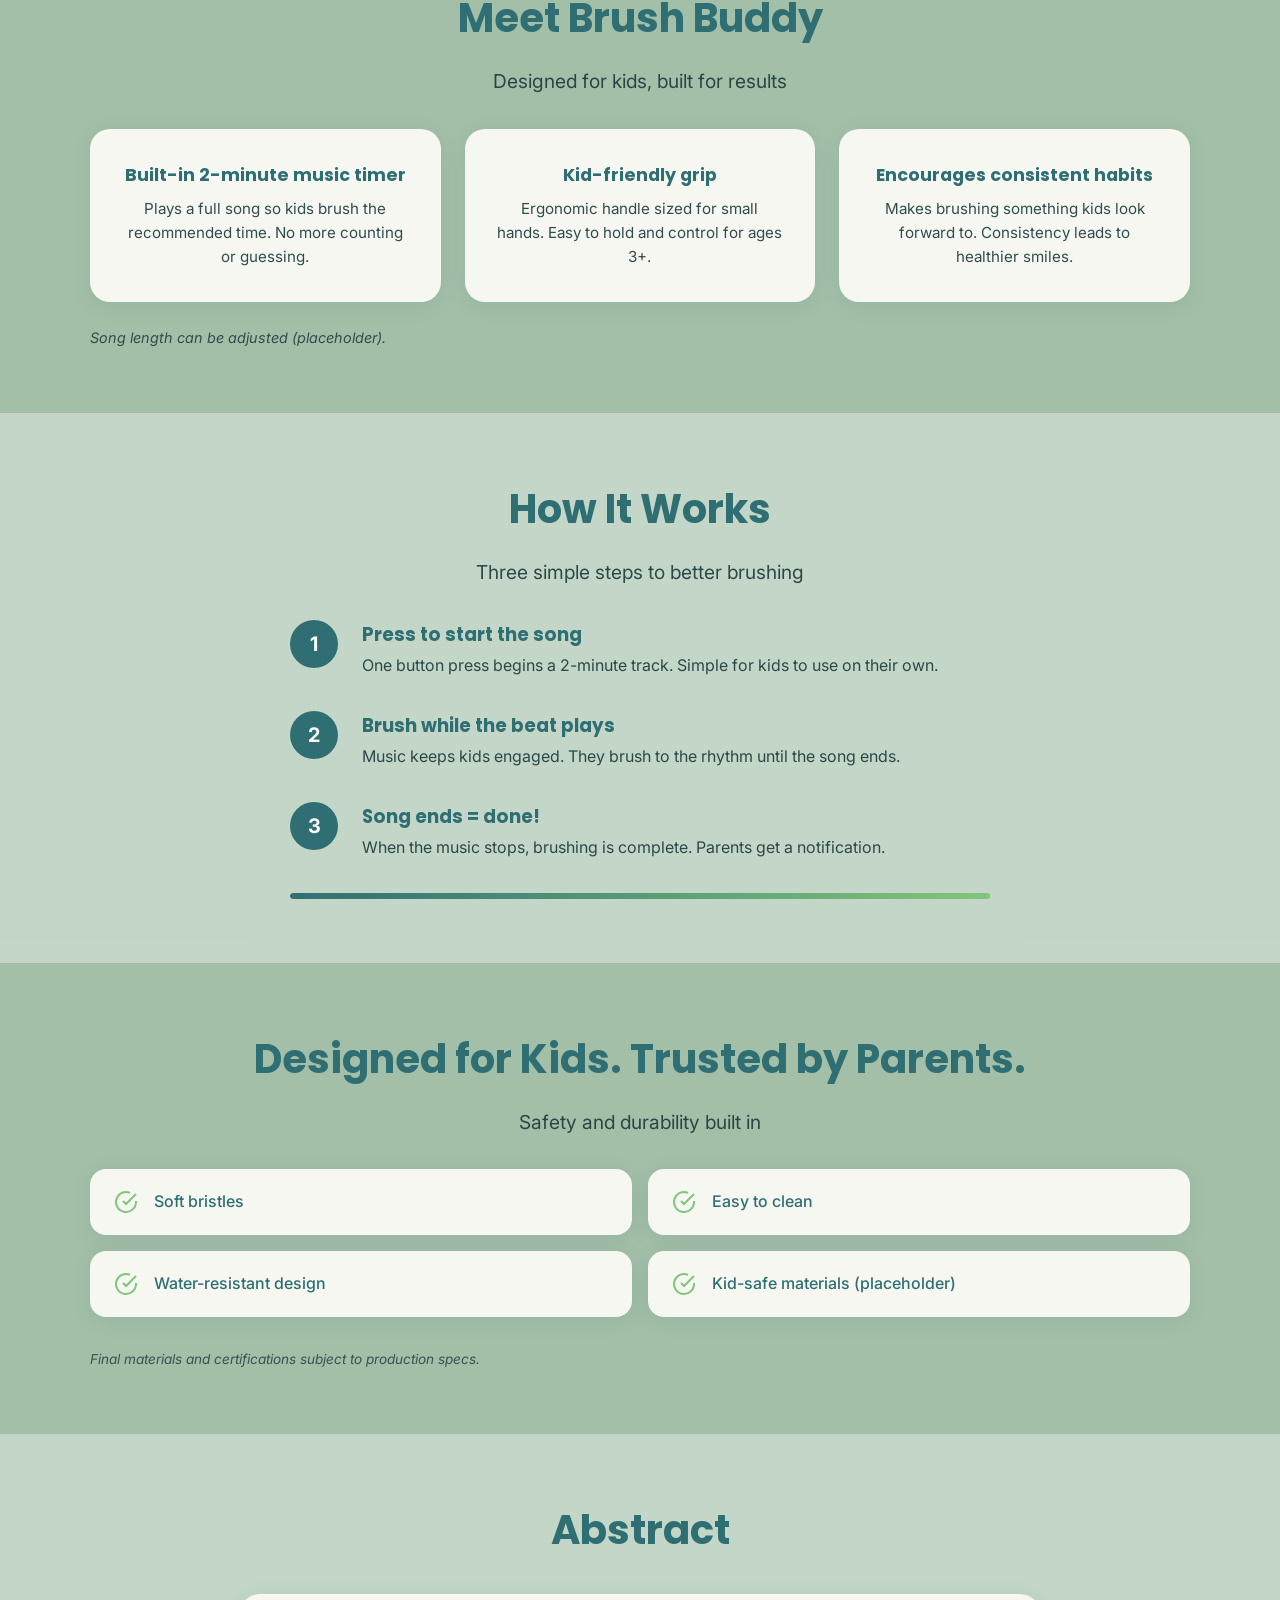
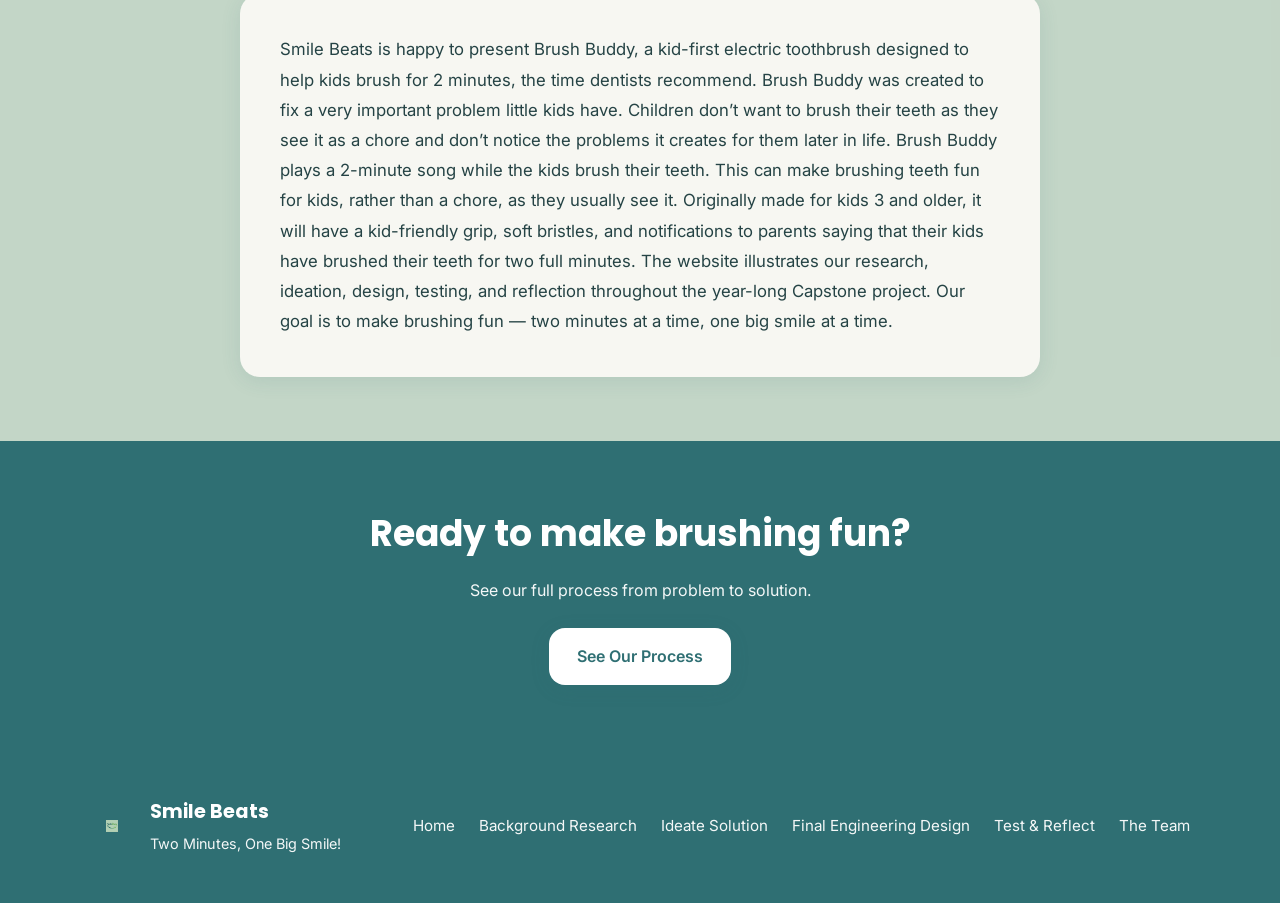
==== commit b4b6ac0b: "Update index.html" ====
--- a/index.html
+++ b/index.html
@@ -208,8 +208,7 @@
       <div class="fade-in">
         <h2 class="section-title">Abstract</h2>
         <div class="abstract-block">
-          <p>Smile Beats presents Brush Buddy, a music-powered toothbrush designed to help kids brush for the full two minutes dentists recommend. The product addresses a common challenge: children often rush or skip brushing, leading to poor oral health. Brush Buddy plays a 2-minute song while kids brush, turning a daily chore into an engaging routine. Built for ages 3 and up, it features a kid-friendly grip, soft bristles, and optional parent notifications. This portfolio documents our research, ideation, design, testing, and reflection throughout the Capstone project. Our goal is to make brushing fun — two minutes at a time, one big smile at a time.</p>
-        </div>
+          <p>Smile Beats is happy to present Brush Buddy, a kid-first electric toothbrush designed to help kids brush for 2 minutes, the time dentists recommend. Brush Buddy was created to fix a very important problem little kids have. Children don’t want to brush their teeth as they see it as a chore and don’t notice the problems it creates for them later in life. Brush Buddy plays a 2-minute song while the kids brush their teeth. This can make brushing teeth fun for kids, rather than a chore, as they usually see it. Originally made for kids 3 and older, it will have a kid-friendly grip, soft bristles, and notifications to parents saying that their kids have brushed their teeth for two full minutes. The website illustrates our research, ideation, design, testing, and reflection throughout the year-long Capstone project. Our goal is to make brushing fun — two minutes at a time, one big smile at a time.<p/>
       </div>
     </div>
   </section>
--- a/styles.css
+++ b/styles.css
@@ -988,4 +988,13 @@
   .team-cards {
     grid-template-columns: 1fr;
   }
-}
+   .design-image {
+  width: 100%;
+  max-width: 850px;
+  height: auto;
+  display: block;
+  margin: 0 auto;
+  border-radius: var(--radius-sm);
+  box-shadow: var(--shadow);
+}
+}
